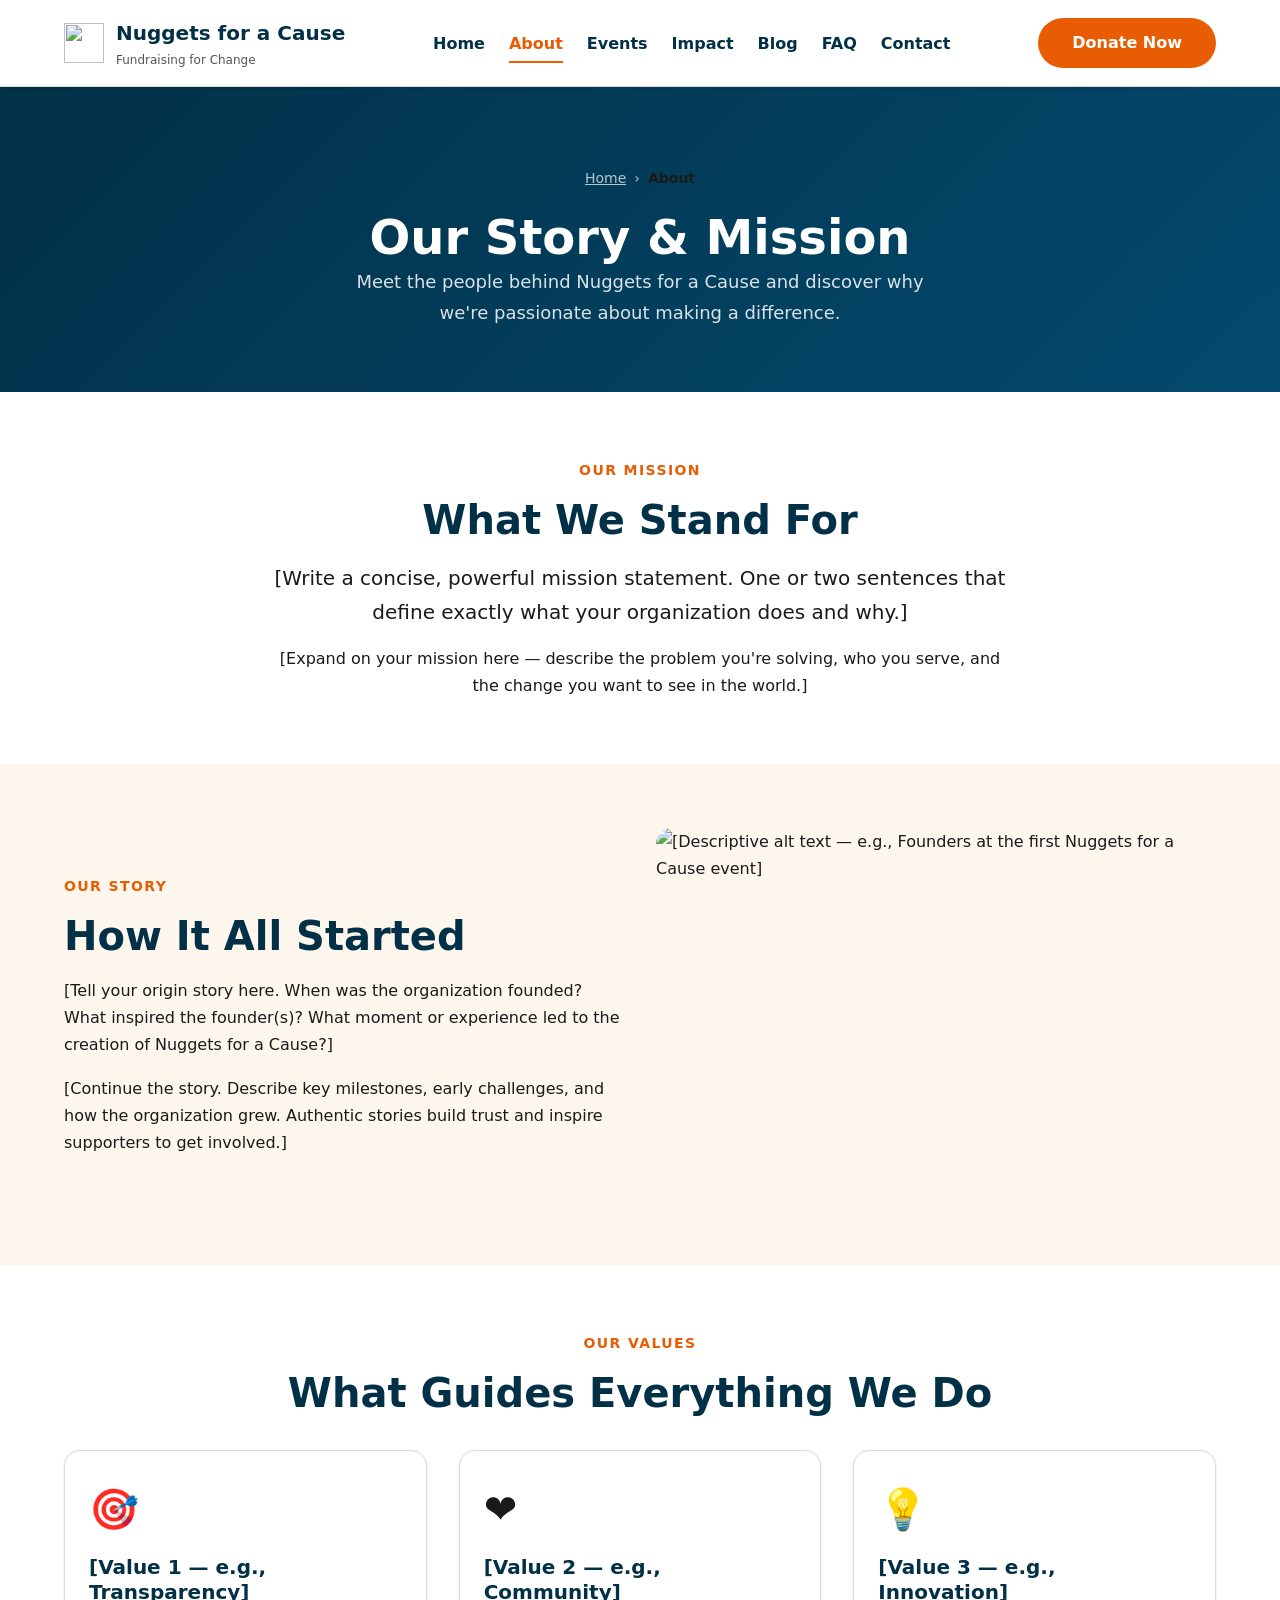
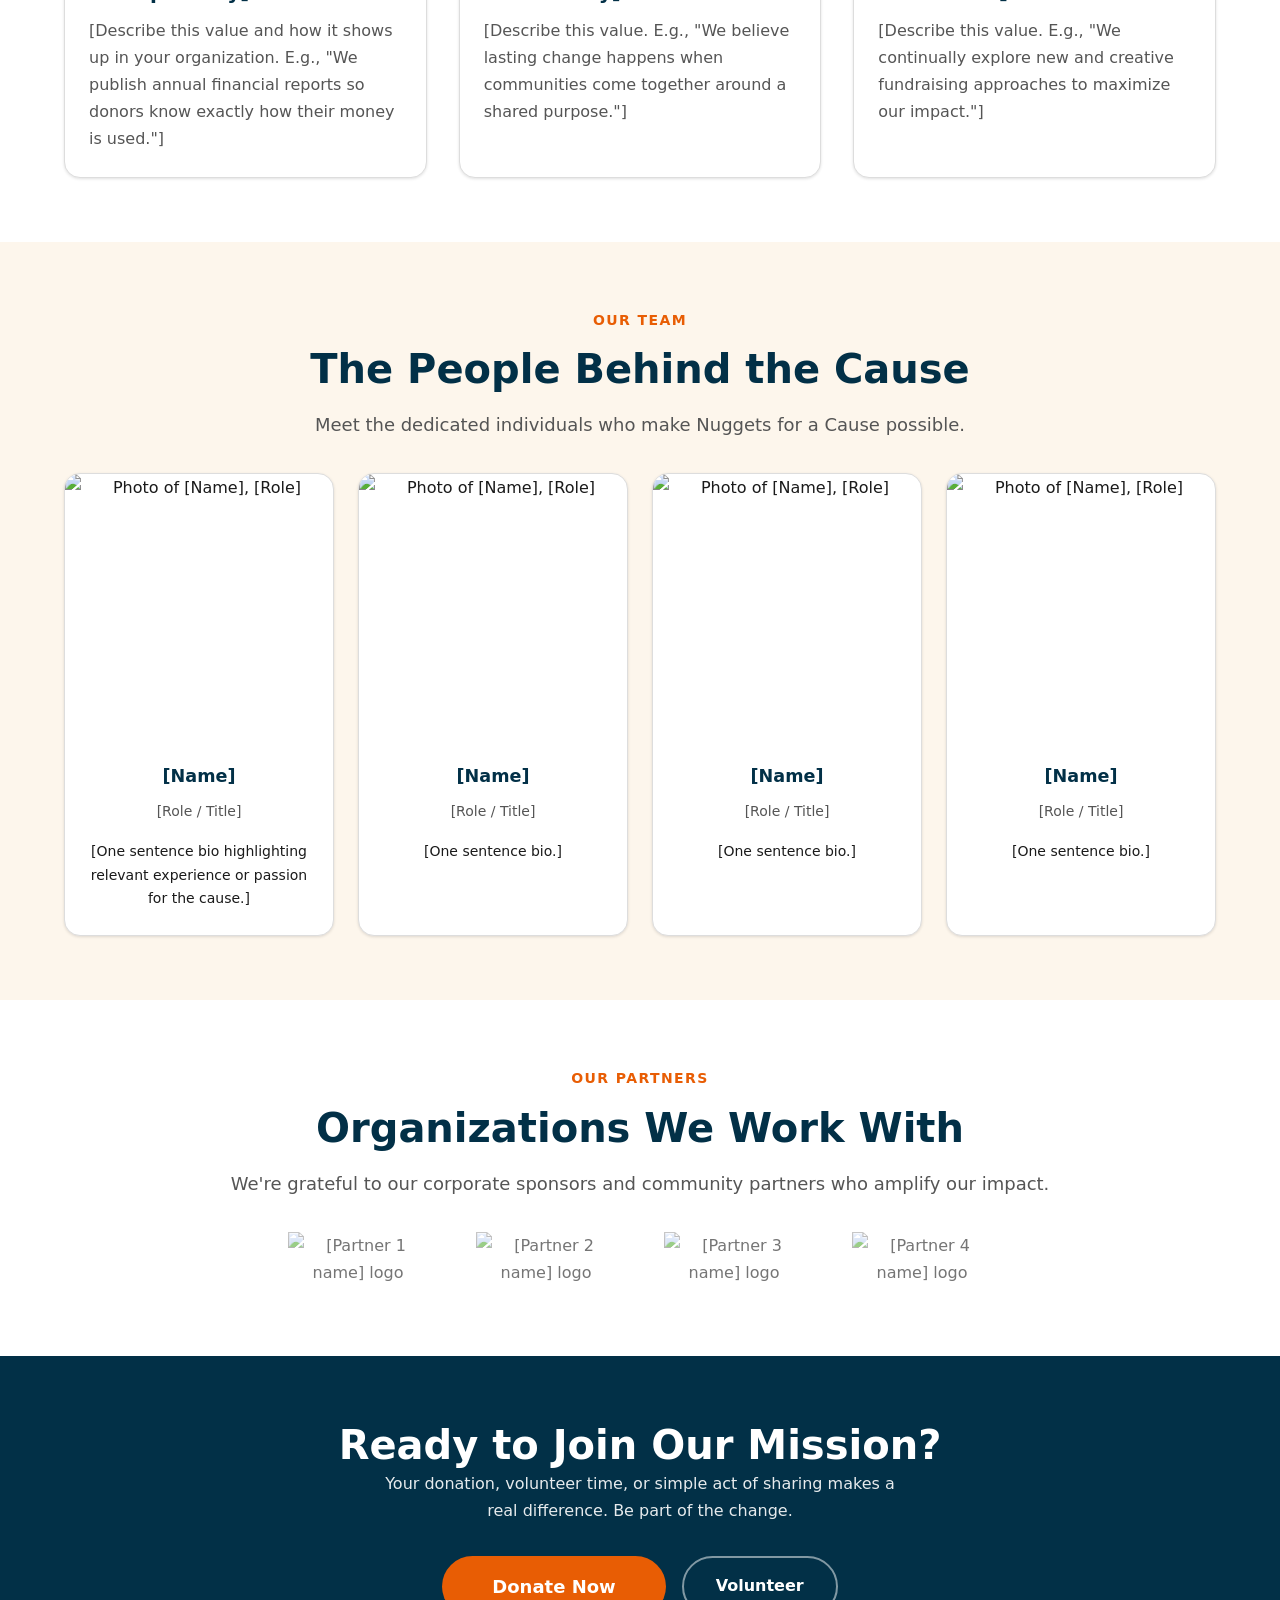
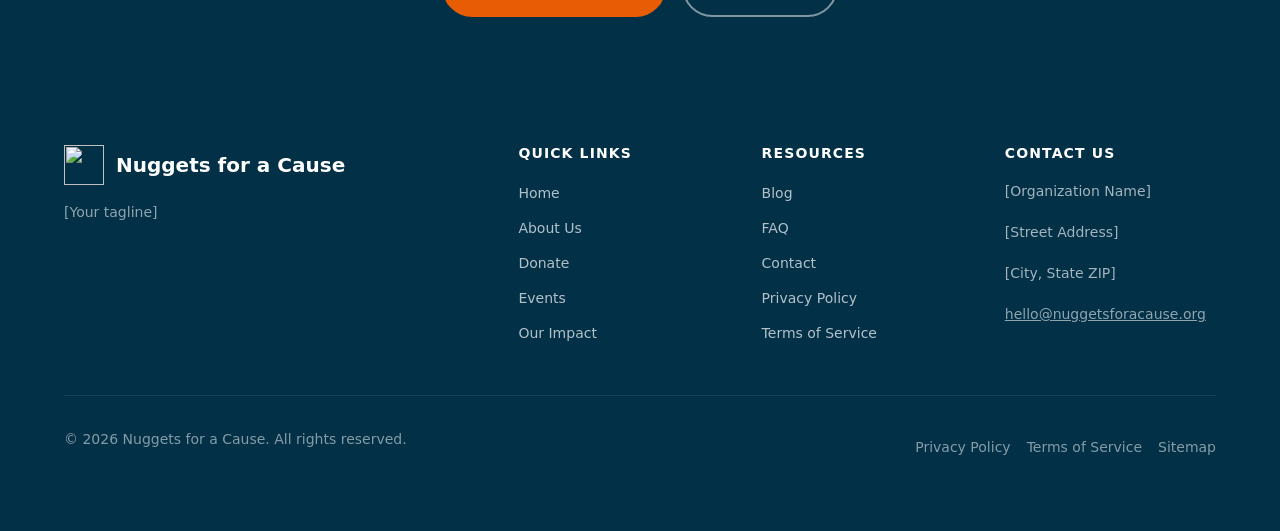
==== about.html @ 5e786366 "Add all fundraiser website files with SEO, GEO, AEO, and AIO optimisation Co-authored-by: SpiffyWebs" ====
<!DOCTYPE html>
<html lang="en">
<head>
  <meta charset="UTF-8">
  <meta name="viewport" content="width=device-width, initial-scale=1.0">

  <title>About Us | Nuggets for a Cause</title>
  <meta name="description" content="Learn about the mission, story, and team behind Nuggets for a Cause. Discover why we started, what we stand for, and how your support creates real change.">
  <meta name="robots" content="index, follow">
  <link rel="canonical" href="https://www.nuggetsforacause.org/about.html">

  <!-- Open Graph -->
  <meta property="og:type" content="website">
  <meta property="og:url" content="https://www.nuggetsforacause.org/about.html">
  <meta property="og:title" content="About Us | Nuggets for a Cause">
  <meta property="og:description" content="Learn about the mission, story, and team behind Nuggets for a Cause.">
  <meta property="og:image" content="https://www.nuggetsforacause.org/img/og-about.jpg">
  <meta property="og:site_name" content="Nuggets for a Cause">

  <!-- Twitter Card -->
  <meta name="twitter:card" content="summary_large_image">
  <meta name="twitter:title" content="About Us | Nuggets for a Cause">
  <meta name="twitter:description" content="Learn about the mission, story, and team behind Nuggets for a Cause.">
  <meta name="twitter:image" content="https://www.nuggetsforacause.org/img/og-about.jpg">

  <!-- Favicon & PWA -->
  <link rel="icon" type="image/svg+xml" href="/img/favicon.svg">
  <link rel="apple-touch-icon" sizes="180x180" href="/img/apple-touch-icon.png">
  <link rel="manifest" href="/manifest.json">
  <meta name="theme-color" content="#e85d04">

  <link rel="stylesheet" href="css/style.css">

  <!-- Structured Data: AboutPage + Organization -->
  <script type="application/ld+json">
  {
    "@context": "https://schema.org",
    "@graph": [
      {
        "@type": "AboutPage",
        "@id": "https://www.nuggetsforacause.org/about.html#webpage",
        "url": "https://www.nuggetsforacause.org/about.html",
        "name": "About Us | Nuggets for a Cause",
        "description": "Learn about the mission, story, and team behind Nuggets for a Cause.",
        "isPartOf": { "@id": "https://www.nuggetsforacause.org/#website" },
        "about": { "@id": "https://www.nuggetsforacause.org/#organization" },
        "breadcrumb": {
          "@type": "BreadcrumbList",
          "itemListElement": [
            { "@type": "ListItem", "position": 1, "name": "Home", "item": "https://www.nuggetsforacause.org/" },
            { "@type": "ListItem", "position": 2, "name": "About", "item": "https://www.nuggetsforacause.org/about.html" }
          ]
        }
      }
    ]
  }
  </script>
</head>
<body>
  <a class="skip-link" href="#main-content">Skip to main content</a>

  <header class="site-header" role="banner">
    <div class="container">
      <nav class="nav-wrapper" aria-label="Primary navigation">
        <a href="index.html" class="site-logo" aria-label="Nuggets for a Cause — Home">
          <img src="img/logo.png" alt="" width="40" height="40" aria-hidden="true">
          <span>Nuggets for a Cause<span class="logo-tagline">Fundraising for Change</span></span>
        </a>
        <button class="menu-toggle" aria-label="Toggle navigation menu">
          <svg width="24" height="24" viewBox="0 0 24 24" fill="none" stroke="currentColor" stroke-width="2" aria-hidden="true"><line x1="3" y1="6" x2="21" y2="6"/><line x1="3" y1="12" x2="21" y2="12"/><line x1="3" y1="18" x2="21" y2="18"/></svg>
        </button>
        <ul class="primary-nav" role="list">
          <li><a href="index.html">Home</a></li>
          <li><a href="about.html">About</a></li>
          <li><a href="events.html">Events</a></li>
          <li><a href="impact.html">Impact</a></li>
          <li><a href="blog.html">Blog</a></li>
          <li><a href="faq.html">FAQ</a></li>
          <li><a href="contact.html">Contact</a></li>
        </ul>
        <div class="nav-cta"><a href="donate.html" class="btn btn-primary">Donate Now</a></div>
      </nav>
    </div>
  </header>

  <main id="main-content">
    <!-- Page Hero -->
    <section class="page-hero" aria-labelledby="page-title">
      <div class="container">
        <nav aria-label="Breadcrumb">
          <ol class="breadcrumb" style="justify-content:center;color:rgba(255,255,255,.7);">
            <li><a href="index.html" style="color:rgba(255,255,255,.7);">Home</a></li>
            <li><span aria-current="page">About</span></li>
          </ol>
        </nav>
        <h1 id="page-title">Our Story &amp; Mission</h1>
        <p>Meet the people behind Nuggets for a Cause and discover why we're passionate about making a difference.</p>
      </div>
    </section>

    <!-- Mission Statement -->
    <section class="section" aria-labelledby="mission-heading">
      <div class="container content-width text-center">
        <span class="section-label">Our Mission</span>
        <h2 id="mission-heading" class="section-title">What We Stand For</h2>
        <p class="text-lead">[Write a concise, powerful mission statement. One or two sentences that define exactly what your organization does and why.]</p>
        <p>[Expand on your mission here — describe the problem you're solving, who you serve, and the change you want to see in the world.]</p>
      </div>
    </section>

    <!-- Our Story -->
    <section class="section section--alt" aria-labelledby="story-heading">
      <div class="container">
        <div class="grid-2" style="align-items:center;">
          <div>
            <span class="section-label">Our Story</span>
            <h2 id="story-heading" class="section-title">How It All Started</h2>
            <p>[Tell your origin story here. When was the organization founded? What inspired the founder(s)? What moment or experience led to the creation of Nuggets for a Cause?]</p>
            <p>[Continue the story. Describe key milestones, early challenges, and how the organization grew. Authentic stories build trust and inspire supporters to get involved.]</p>
          </div>
          <div>
            <img data-src="img/our-story.jpg" src="img/placeholder.jpg" alt="[Descriptive alt text — e.g., Founders at the first Nuggets for a Cause event]" width="600" height="400" style="border-radius:16px;" loading="lazy">
          </div>
        </div>
      </div>
    </section>

    <!-- Values -->
    <section class="section" aria-labelledby="values-heading">
      <div class="container">
        <div class="text-center">
          <span class="section-label">Our Values</span>
          <h2 id="values-heading" class="section-title">What Guides Everything We Do</h2>
        </div>
        <div class="grid-3" style="margin-top:2rem;">
          <div class="card">
            <div class="card-body">
              <div style="font-size:2.5rem;margin-bottom:.75rem;" aria-hidden="true">🎯</div>
              <h3 class="card-title">[Value 1 — e.g., Transparency]</h3>
              <p class="card-text">[Describe this value and how it shows up in your organization. E.g., "We publish annual financial reports so donors know exactly how their money is used."]</p>
            </div>
          </div>
          <div class="card">
            <div class="card-body">
              <div style="font-size:2.5rem;margin-bottom:.75rem;" aria-hidden="true">❤️</div>
              <h3 class="card-title">[Value 2 — e.g., Community]</h3>
              <p class="card-text">[Describe this value. E.g., "We believe lasting change happens when communities come together around a shared purpose."]</p>
            </div>
          </div>
          <div class="card">
            <div class="card-body">
              <div style="font-size:2.5rem;margin-bottom:.75rem;" aria-hidden="true">💡</div>
              <h3 class="card-title">[Value 3 — e.g., Innovation]</h3>
              <p class="card-text">[Describe this value. E.g., "We continually explore new and creative fundraising approaches to maximize our impact."]</p>
            </div>
          </div>
        </div>
      </div>
    </section>

    <!-- Team -->
    <section class="section section--alt" aria-labelledby="team-heading">
      <div class="container">
        <div class="text-center">
          <span class="section-label">Our Team</span>
          <h2 id="team-heading" class="section-title">The People Behind the Cause</h2>
          <p class="section-subtitle">Meet the dedicated individuals who make Nuggets for a Cause possible.</p>
        </div>
        <div class="grid-4" style="margin-top:2rem;">
          <!-- Team Member 1 -->
          <div class="card" style="text-align:center;">
            <img data-src="img/team-1.jpg" src="img/placeholder.jpg" alt="Photo of [Name], [Role]" class="card-img" loading="lazy" style="aspect-ratio:1/1;object-fit:cover;">
            <div class="card-body">
              <h3 class="card-title" style="font-size:1.1rem;">[Name]</h3>
              <p class="text-muted" style="font-size:.875rem;">[Role / Title]</p>
              <p style="font-size:.875rem;">[One sentence bio highlighting relevant experience or passion for the cause.]</p>
            </div>
          </div>
          <!-- Team Member 2 -->
          <div class="card" style="text-align:center;">
            <img data-src="img/team-2.jpg" src="img/placeholder.jpg" alt="Photo of [Name], [Role]" class="card-img" loading="lazy" style="aspect-ratio:1/1;object-fit:cover;">
            <div class="card-body">
              <h3 class="card-title" style="font-size:1.1rem;">[Name]</h3>
              <p class="text-muted" style="font-size:.875rem;">[Role / Title]</p>
              <p style="font-size:.875rem;">[One sentence bio.]</p>
            </div>
          </div>
          <!-- Team Member 3 -->
          <div class="card" style="text-align:center;">
            <img data-src="img/team-3.jpg" src="img/placeholder.jpg" alt="Photo of [Name], [Role]" class="card-img" loading="lazy" style="aspect-ratio:1/1;object-fit:cover;">
            <div class="card-body">
              <h3 class="card-title" style="font-size:1.1rem;">[Name]</h3>
              <p class="text-muted" style="font-size:.875rem;">[Role / Title]</p>
              <p style="font-size:.875rem;">[One sentence bio.]</p>
            </div>
          </div>
          <!-- Team Member 4 -->
          <div class="card" style="text-align:center;">
            <img data-src="img/team-4.jpg" src="img/placeholder.jpg" alt="Photo of [Name], [Role]" class="card-img" loading="lazy" style="aspect-ratio:1/1;object-fit:cover;">
            <div class="card-body">
              <h3 class="card-title" style="font-size:1.1rem;">[Name]</h3>
              <p class="text-muted" style="font-size:.875rem;">[Role / Title]</p>
              <p style="font-size:.875rem;">[One sentence bio.]</p>
            </div>
          </div>
        </div>
      </div>
    </section>

    <!-- Partners / Sponsors -->
    <section class="section" aria-labelledby="partners-heading">
      <div class="container text-center">
        <span class="section-label">Our Partners</span>
        <h2 id="partners-heading" class="section-title">Organizations We Work With</h2>
        <p class="section-subtitle">We're grateful to our corporate sponsors and community partners who amplify our impact.</p>
        <div style="display:flex;flex-wrap:wrap;justify-content:center;align-items:center;gap:3rem;margin-top:2rem;opacity:.6;">
          <img data-src="img/partner-1.png" src="img/placeholder.jpg" alt="[Partner 1 name] logo" width="140" height="60" style="object-fit:contain;" loading="lazy">
          <img data-src="img/partner-2.png" src="img/placeholder.jpg" alt="[Partner 2 name] logo" width="140" height="60" style="object-fit:contain;" loading="lazy">
          <img data-src="img/partner-3.png" src="img/placeholder.jpg" alt="[Partner 3 name] logo" width="140" height="60" style="object-fit:contain;" loading="lazy">
          <img data-src="img/partner-4.png" src="img/placeholder.jpg" alt="[Partner 4 name] logo" width="140" height="60" style="object-fit:contain;" loading="lazy">
        </div>
      </div>
    </section>

    <!-- CTA -->
    <section class="section" style="background:var(--color-accent);color:#fff;text-align:center;" aria-labelledby="about-cta-heading">
      <div class="container">
        <h2 id="about-cta-heading" style="color:#fff;">Ready to Join Our Mission?</h2>
        <p style="opacity:.9;max-width:520px;margin-inline:auto;margin-bottom:2rem;">Your donation, volunteer time, or simple act of sharing makes a real difference. Be part of the change.</p>
        <div style="display:flex;gap:1rem;justify-content:center;flex-wrap:wrap;">
          <a href="donate.html" class="btn btn-primary btn-lg">Donate Now</a>
          <a href="contact.html" class="btn" style="background:transparent;color:#fff;border:2px solid rgba(255,255,255,.5);" class="btn-lg">Volunteer</a>
        </div>
      </div>
    </section>
  </main>

  <footer class="site-footer" role="contentinfo">
    <div class="container">
      <div class="footer-grid">
        <div class="footer-brand">
          <a href="index.html" class="site-logo" aria-label="Nuggets for a Cause — Home"><img src="img/logo-white.png" alt="" width="36" height="36" aria-hidden="true"> Nuggets for a Cause</a>
          <p class="footer-tagline">[Your tagline]</p>
        </div>
        <nav aria-label="Quick links"><h3 class="footer-heading">Quick Links</h3><ul class="footer-nav" role="list"><li><a href="index.html">Home</a></li><li><a href="about.html">About Us</a></li><li><a href="donate.html">Donate</a></li><li><a href="events.html">Events</a></li><li><a href="impact.html">Our Impact</a></li></ul></nav>
        <nav aria-label="Resources links"><h3 class="footer-heading">Resources</h3><ul class="footer-nav" role="list"><li><a href="blog.html">Blog</a></li><li><a href="faq.html">FAQ</a></li><li><a href="contact.html">Contact</a></li><li><a href="privacy-policy.html">Privacy Policy</a></li><li><a href="terms-of-service.html">Terms of Service</a></li></ul></nav>
        <div><h3 class="footer-heading">Contact Us</h3><address style="font-style:normal;font-size:.875rem;opacity:.8;line-height:1.8;"><p>[Organization Name]</p><p>[Street Address]</p><p>[City, State ZIP]</p><p><a href="mailto:hello@nuggetsforacause.org" style="color:rgba(255,255,255,.7);">hello@nuggetsforacause.org</a></p></address></div>
      </div>
      <div class="footer-bottom">
        <p>&copy; <span id="footer-year"></span> Nuggets for a Cause. All rights reserved.</p>
        <ul class="footer-legal" role="list"><li><a href="privacy-policy.html">Privacy Policy</a></li><li><a href="terms-of-service.html">Terms of Service</a></li><li><a href="sitemap.xml">Sitemap</a></li></ul>
      </div>
    </div>
  </footer>

  <script>document.getElementById('footer-year').textContent = new Date().getFullYear();</script>
  <script src="js/main.js" defer></script>
</body>
</html>
---- css/style.css ----
/* ============================================================
   Nuggets for a Cause — Main Stylesheet
   SEO/AEO/GEO/AIO ready: semantic, accessible, performant
   ============================================================ */

/* ---------- CSS Custom Properties (Design Tokens) ---------- */
:root {
  --color-primary:      #e85d04;   /* warm orange — energy, urgency */
  --color-primary-dark: #c44e02;
  --color-secondary:    #ffb703;   /* golden yellow */
  --color-accent:       #023047;   /* deep navy */
  --color-bg:           #ffffff;
  --color-bg-alt:       #fdf6ec;
  --color-text:         #1a1a1a;
  --color-text-muted:   #555555;
  --color-border:       #ddd;
  --color-success:      #2d6a4f;
  --color-error:        #c1121f;

  --font-sans:   'Segoe UI', system-ui, -apple-system, sans-serif;
  --font-serif:  Georgia, 'Times New Roman', serif;

  --size-xs:  0.75rem;
  --size-sm:  0.875rem;
  --size-md:  1rem;
  --size-lg:  1.125rem;
  --size-xl:  1.25rem;
  --size-2xl: 1.5rem;
  --size-3xl: 2rem;
  --size-4xl: 2.5rem;
  --size-5xl: 3rem;

  --space-1: 0.25rem;
  --space-2: 0.5rem;
  --space-3: 0.75rem;
  --space-4: 1rem;
  --space-6: 1.5rem;
  --space-8: 2rem;
  --space-12: 3rem;
  --space-16: 4rem;
  --space-24: 6rem;

  --radius-sm: 4px;
  --radius-md: 8px;
  --radius-lg: 16px;
  --radius-full: 9999px;

  --shadow-sm: 0 1px 3px rgba(0,0,0,.12);
  --shadow-md: 0 4px 12px rgba(0,0,0,.15);
  --shadow-lg: 0 8px 24px rgba(0,0,0,.18);

  --transition: 200ms ease;
  --max-width: 1200px;
  --content-width: 780px;
}

/* ---------- Reset & Base ---------- */
*, *::before, *::after { box-sizing: border-box; margin: 0; padding: 0; }

html {
  font-size: 100%;
  scroll-behavior: smooth;
  -webkit-text-size-adjust: 100%;
}

body {
  font-family: var(--font-sans);
  font-size: var(--size-md);
  line-height: 1.7;
  color: var(--color-text);
  background: var(--color-bg);
}

img, video, svg { display: block; max-width: 100%; height: auto; }
a { color: var(--color-primary); text-decoration: underline; }
a:hover { color: var(--color-primary-dark); }
ul, ol { padding-left: var(--space-6); }

/* ---------- Accessibility ---------- */
.sr-only {
  position: absolute;
  width: 1px; height: 1px;
  padding: 0; margin: -1px;
  overflow: hidden; clip: rect(0,0,0,0);
  white-space: nowrap; border: 0;
}

:focus-visible {
  outline: 3px solid var(--color-primary);
  outline-offset: 2px;
}

/* Skip navigation */
.skip-link {
  position: absolute;
  top: -100%;
  left: var(--space-4);
  z-index: 9999;
  padding: var(--space-3) var(--space-6);
  background: var(--color-primary);
  color: #fff;
  font-weight: 700;
  border-radius: var(--radius-md);
  text-decoration: none;
  transition: top var(--transition);
}
.skip-link:focus { top: var(--space-4); }

/* ---------- Layout Utilities ---------- */
.container {
  max-width: var(--max-width);
  margin-inline: auto;
  padding-inline: var(--space-6);
}

.content-width {
  max-width: var(--content-width);
  margin-inline: auto;
}

.section { padding-block: var(--space-16); }
.section--alt { background: var(--color-bg-alt); }

.grid-2 { display: grid; grid-template-columns: repeat(auto-fit, minmax(280px, 1fr)); gap: var(--space-8); }
.grid-3 { display: grid; grid-template-columns: repeat(auto-fit, minmax(240px, 1fr)); gap: var(--space-8); }
.grid-4 { display: grid; grid-template-columns: repeat(auto-fit, minmax(200px, 1fr)); gap: var(--space-6); }

.flex { display: flex; }
.flex-center { display: flex; align-items: center; justify-content: center; }
.flex-between { display: flex; align-items: center; justify-content: space-between; }
.gap-4 { gap: var(--space-4); }
.gap-6 { gap: var(--space-6); }

/* ---------- Typography ---------- */
h1, h2, h3, h4, h5, h6 {
  font-weight: 700;
  line-height: 1.25;
  color: var(--color-accent);
}
h1 { font-size: clamp(var(--size-3xl), 5vw, var(--size-5xl)); }
h2 { font-size: clamp(var(--size-2xl), 3.5vw, var(--size-4xl)); }
h3 { font-size: clamp(var(--size-xl),  2.5vw, var(--size-3xl)); }
h4 { font-size: var(--size-xl); }
h5 { font-size: var(--size-lg); }
h6 { font-size: var(--size-md); }

p { margin-bottom: var(--space-4); }
p:last-child { margin-bottom: 0; }

.section-label {
  display: inline-block;
  font-size: var(--size-sm);
  font-weight: 700;
  letter-spacing: .1em;
  text-transform: uppercase;
  color: var(--color-primary);
  margin-bottom: var(--space-3);
}

.section-title { margin-bottom: var(--space-4); }
.section-subtitle { font-size: var(--size-lg); color: var(--color-text-muted); margin-bottom: var(--space-8); }
.text-center { text-align: center; }
.text-muted { color: var(--color-text-muted); }
.text-lead { font-size: var(--size-xl); }

/* ---------- Buttons ---------- */
.btn {
  display: inline-flex;
  align-items: center;
  justify-content: center;
  gap: var(--space-2);
  padding: var(--space-3) var(--space-8);
  font-size: var(--size-md);
  font-weight: 700;
  line-height: 1.4;
  border: 2px solid transparent;
  border-radius: var(--radius-full);
  cursor: pointer;
  text-decoration: none;
  transition: background var(--transition), color var(--transition), border-color var(--transition), transform var(--transition), box-shadow var(--transition);
  white-space: nowrap;
}
.btn:focus-visible { outline-offset: 3px; }
.btn:active { transform: translateY(1px); }

.btn-primary {
  background: var(--color-primary);
  color: #fff;
}
.btn-primary:hover {
  background: var(--color-primary-dark);
  color: #fff;
  box-shadow: var(--shadow-md);
}

.btn-secondary {
  background: transparent;
  color: var(--color-primary);
  border-color: var(--color-primary);
}
.btn-secondary:hover {
  background: var(--color-primary);
  color: #fff;
}

.btn-accent {
  background: var(--color-secondary);
  color: var(--color-accent);
}
.btn-accent:hover {
  background: #e6a600;
  color: var(--color-accent);
  box-shadow: var(--shadow-md);
}

.btn-lg { padding: var(--space-4) var(--space-12); font-size: var(--size-lg); }
.btn-sm { padding: var(--space-2) var(--space-4); font-size: var(--size-sm); }

/* ---------- Navigation ---------- */
.site-header {
  position: sticky;
  top: 0;
  z-index: 100;
  background: var(--color-bg);
  border-bottom: 1px solid var(--color-border);
  box-shadow: var(--shadow-sm);
}

.nav-wrapper {
  display: flex;
  align-items: center;
  justify-content: space-between;
  gap: var(--space-8);
  padding-block: var(--space-4);
}

.site-logo {
  display: flex;
  align-items: center;
  gap: var(--space-3);
  font-size: var(--size-xl);
  font-weight: 800;
  color: var(--color-accent);
  text-decoration: none;
}
.site-logo:hover { color: var(--color-primary); }
.site-logo img { width: 40px; height: 40px; }
.logo-tagline { font-size: var(--size-xs); font-weight: 400; color: var(--color-text-muted); display: block; }

.primary-nav { list-style: none; padding: 0; display: flex; gap: var(--space-6); }
.primary-nav a {
  font-weight: 600;
  color: var(--color-accent);
  text-decoration: none;
  padding-block: var(--space-2);
  border-bottom: 2px solid transparent;
  transition: color var(--transition), border-color var(--transition);
}
.primary-nav a:hover,
.primary-nav a[aria-current="page"] {
  color: var(--color-primary);
  border-bottom-color: var(--color-primary);
}

.nav-cta { flex-shrink: 0; }

.menu-toggle {
  display: none;
  background: none;
  border: none;
  cursor: pointer;
  padding: var(--space-2);
  color: var(--color-accent);
}

/* ---------- Hero ---------- */
.hero {
  position: relative;
  background: linear-gradient(135deg, var(--color-accent) 0%, #034a6e 100%);
  color: #fff;
  padding-block: var(--space-24);
  overflow: hidden;
}
.hero::after {
  content: '';
  position: absolute;
  inset: 0;
  background: url('../img/hero-bg.jpg') center/cover no-repeat;
  opacity: .15;
  pointer-events: none;
}

.hero-content { position: relative; z-index: 1; max-width: 680px; }
.hero h1 { color: #fff; margin-bottom: var(--space-6); }
.hero p { font-size: var(--size-lg); opacity: .9; margin-bottom: var(--space-8); }
.hero-actions { display: flex; gap: var(--space-4); flex-wrap: wrap; }

/* Fundraising progress bar */
.progress-card {
  background: rgba(255,255,255,.12);
  backdrop-filter: blur(8px);
  border: 1px solid rgba(255,255,255,.2);
  border-radius: var(--radius-lg);
  padding: var(--space-6);
  margin-top: var(--space-8);
  max-width: 480px;
}
.progress-bar-wrapper { margin-block: var(--space-3); }
.progress-bar {
  height: 10px;
  background: rgba(255,255,255,.25);
  border-radius: var(--radius-full);
  overflow: hidden;
}
.progress-bar-fill {
  height: 100%;
  background: var(--color-secondary);
  border-radius: var(--radius-full);
  transition: width 1s ease;
}
.progress-stats { display: flex; justify-content: space-between; font-size: var(--size-sm); opacity: .85; }
.progress-raised { font-size: var(--size-2xl); font-weight: 800; color: var(--color-secondary); }

/* ---------- Cards ---------- */
.card {
  background: var(--color-bg);
  border: 1px solid var(--color-border);
  border-radius: var(--radius-lg);
  overflow: hidden;
  box-shadow: var(--shadow-sm);
  transition: box-shadow var(--transition), transform var(--transition);
}
.card:hover { box-shadow: var(--shadow-md); transform: translateY(-2px); }

.card-img { width: 100%; aspect-ratio: 16/9; object-fit: cover; }
.card-body { padding: var(--space-6); }
.card-meta { font-size: var(--size-sm); color: var(--color-text-muted); margin-bottom: var(--space-2); }
.card-title { font-size: var(--size-xl); margin-bottom: var(--space-3); }
.card-text { color: var(--color-text-muted); margin-bottom: var(--space-4); }

/* Impact / stat cards */
.stat-card {
  text-align: center;
  padding: var(--space-8);
  background: var(--color-bg);
  border: 1px solid var(--color-border);
  border-radius: var(--radius-lg);
}
.stat-number { font-size: var(--size-4xl); font-weight: 800; color: var(--color-primary); line-height: 1.1; }
.stat-label { font-size: var(--size-sm); color: var(--color-text-muted); margin-top: var(--space-2); }

/* Donation tier cards */
.tier-card {
  border: 2px solid var(--color-border);
  border-radius: var(--radius-lg);
  padding: var(--space-8);
  text-align: center;
  transition: border-color var(--transition), box-shadow var(--transition);
}
.tier-card:hover,
.tier-card.featured {
  border-color: var(--color-primary);
  box-shadow: var(--shadow-md);
}
.tier-card.featured { background: #fff8f0; }
.tier-amount { font-size: var(--size-4xl); font-weight: 800; color: var(--color-primary); }
.tier-name { font-size: var(--size-lg); font-weight: 700; color: var(--color-accent); }
.tier-description { color: var(--color-text-muted); margin-block: var(--space-4); font-size: var(--size-sm); }
.tier-impact { background: var(--color-bg-alt); border-radius: var(--radius-md); padding: var(--space-3); font-size: var(--size-sm); margin-bottom: var(--space-6); }

/* ---------- FAQ / Accordion ---------- */
.faq-list { list-style: none; padding: 0; }
.faq-item {
  border-bottom: 1px solid var(--color-border);
}
.faq-question {
  display: flex;
  justify-content: space-between;
  align-items: center;
  gap: var(--space-4);
  width: 100%;
  padding-block: var(--space-5);
  background: none;
  border: none;
  cursor: pointer;
  text-align: left;
  font-size: var(--size-lg);
  font-weight: 600;
  color: var(--color-accent);
  transition: color var(--transition);
}
.faq-question:hover { color: var(--color-primary); }
.faq-icon {
  flex-shrink: 0;
  width: 24px; height: 24px;
  border-radius: var(--radius-full);
  background: var(--color-primary);
  color: #fff;
  display: flex; align-items: center; justify-content: center;
  font-size: 1.2em; line-height: 1;
  transition: transform var(--transition);
}
.faq-question[aria-expanded="true"] .faq-icon { transform: rotate(45deg); }

.faq-answer {
  max-height: 0;
  overflow: hidden;
  transition: max-height 350ms ease, padding 350ms ease;
}
.faq-answer.open { max-height: 500px; padding-bottom: var(--space-5); }
.faq-answer p { color: var(--color-text-muted); }

/* ---------- Forms ---------- */
.form-group { margin-bottom: var(--space-6); }
.form-label { display: block; font-weight: 600; margin-bottom: var(--space-2); }
.form-label .required { color: var(--color-error); margin-left: var(--space-1); }

.form-input,
.form-select,
.form-textarea {
  width: 100%;
  padding: var(--space-3) var(--space-4);
  font-size: var(--size-md);
  font-family: inherit;
  color: var(--color-text);
  background: var(--color-bg);
  border: 2px solid var(--color-border);
  border-radius: var(--radius-md);
  transition: border-color var(--transition), box-shadow var(--transition);
  appearance: none;
}
.form-input:focus,
.form-select:focus,
.form-textarea:focus {
  outline: none;
  border-color: var(--color-primary);
  box-shadow: 0 0 0 3px rgba(232,93,4,.15);
}
.form-textarea { resize: vertical; min-height: 130px; }

.form-hint { font-size: var(--size-sm); color: var(--color-text-muted); margin-top: var(--space-1); }
.form-error { font-size: var(--size-sm); color: var(--color-error); margin-top: var(--space-1); }
.form-input[aria-invalid="true"] { border-color: var(--color-error); }

.amount-grid {
  display: grid;
  grid-template-columns: repeat(auto-fit, minmax(90px, 1fr));
  gap: var(--space-3);
  margin-bottom: var(--space-3);
}
.amount-btn {
  padding: var(--space-3);
  text-align: center;
  font-weight: 700;
  border: 2px solid var(--color-border);
  border-radius: var(--radius-md);
  background: var(--color-bg);
  cursor: pointer;
  transition: all var(--transition);
}
.amount-btn:hover,
.amount-btn.selected {
  border-color: var(--color-primary);
  background: #fff8f0;
  color: var(--color-primary);
}

/* ---------- Timeline ---------- */
.timeline { position: relative; padding-left: var(--space-8); }
.timeline::before {
  content: '';
  position: absolute;
  left: calc(var(--space-4) - 1px);
  top: 0; bottom: 0;
  width: 2px;
  background: var(--color-border);
}
.timeline-item { position: relative; padding-bottom: var(--space-8); }
.timeline-item:last-child { padding-bottom: 0; }
.timeline-dot {
  position: absolute;
  left: calc(-1 * var(--space-8) + var(--space-4) - 7px);
  top: 4px;
  width: 14px; height: 14px;
  background: var(--color-primary);
  border: 2px solid var(--color-bg);
  border-radius: 50%;
  box-shadow: 0 0 0 3px var(--color-primary);
}
.timeline-date { font-size: var(--size-sm); font-weight: 700; color: var(--color-primary); margin-bottom: var(--space-1); }
.timeline-title { font-size: var(--size-lg); font-weight: 700; color: var(--color-accent); }
.timeline-body { color: var(--color-text-muted); }

/* ---------- Breadcrumbs ---------- */
.breadcrumb {
  display: flex;
  flex-wrap: wrap;
  gap: var(--space-2);
  list-style: none;
  padding: var(--space-4) 0;
  font-size: var(--size-sm);
  color: var(--color-text-muted);
}
.breadcrumb a { color: var(--color-text-muted); }
.breadcrumb a:hover { color: var(--color-primary); }
.breadcrumb li + li::before { content: '›'; margin-right: var(--space-2); }
.breadcrumb [aria-current="page"] { color: var(--color-text); font-weight: 600; }

/* ---------- Testimonials ---------- */
.testimonial {
  background: var(--color-bg);
  border-left: 4px solid var(--color-primary);
  padding: var(--space-6);
  border-radius: 0 var(--radius-md) var(--radius-md) 0;
}
.testimonial-quote {
  font-size: var(--size-lg);
  font-style: italic;
  color: var(--color-text);
  margin-bottom: var(--space-4);
}
.testimonial-author { font-weight: 700; color: var(--color-accent); }
.testimonial-role { font-size: var(--size-sm); color: var(--color-text-muted); }

/* ---------- Alert / Notification Banner ---------- */
.alert {
  display: flex;
  align-items: flex-start;
  gap: var(--space-4);
  padding: var(--space-4) var(--space-6);
  border-radius: var(--radius-md);
  margin-bottom: var(--space-6);
}
.alert-success { background: #d8f3dc; color: var(--color-success); }
.alert-error   { background: #fce4e4; color: var(--color-error); }
.alert-info    { background: #dbeafe; color: #1e40af; }
.alert-warning { background: #fef9c3; color: #854d0e; }

/* ---------- Tags / Badges ---------- */
.badge {
  display: inline-flex;
  align-items: center;
  padding: var(--space-1) var(--space-3);
  font-size: var(--size-xs);
  font-weight: 700;
  text-transform: uppercase;
  letter-spacing: .05em;
  border-radius: var(--radius-full);
}
.badge-primary { background: var(--color-primary); color: #fff; }
.badge-secondary { background: var(--color-secondary); color: var(--color-accent); }
.badge-accent { background: var(--color-accent); color: #fff; }
.badge-outline { background: transparent; border: 1px solid currentColor; }

/* ---------- Footer ---------- */
.site-footer {
  background: var(--color-accent);
  color: rgba(255,255,255,.8);
  padding-block: var(--space-16);
}
.footer-grid {
  display: grid;
  grid-template-columns: 2fr 1fr 1fr 1fr;
  gap: var(--space-8);
}
.footer-brand .site-logo { color: #fff; font-size: var(--size-xl); margin-bottom: var(--space-4); }
.footer-tagline { font-size: var(--size-sm); opacity: .7; margin-bottom: var(--space-4); }
.footer-heading { font-size: var(--size-sm); font-weight: 700; text-transform: uppercase; letter-spacing: .08em; color: #fff; margin-bottom: var(--space-4); }
.footer-nav { list-style: none; padding: 0; }
.footer-nav li + li { margin-top: var(--space-2); }
.footer-nav a { color: rgba(255,255,255,.7); text-decoration: none; font-size: var(--size-sm); transition: color var(--transition); }
.footer-nav a:hover { color: var(--color-secondary); }

.footer-bottom {
  border-top: 1px solid rgba(255,255,255,.12);
  margin-top: var(--space-12);
  padding-top: var(--space-8);
  display: flex;
  align-items: center;
  justify-content: space-between;
  flex-wrap: wrap;
  gap: var(--space-4);
  font-size: var(--size-sm);
  opacity: .65;
}
.footer-legal { display: flex; gap: var(--space-4); list-style: none; padding: 0; }
.footer-legal a { color: inherit; text-decoration: none; }
.footer-legal a:hover { color: var(--color-secondary); }

/* Social icons */
.social-links { display: flex; gap: var(--space-3); }
.social-link {
  display: flex; align-items: center; justify-content: center;
  width: 36px; height: 36px;
  background: rgba(255,255,255,.1);
  border-radius: var(--radius-full);
  color: #fff;
  text-decoration: none;
  transition: background var(--transition);
}
.social-link:hover { background: var(--color-primary); }

/* ---------- Page Hero (inner pages) ---------- */
.page-hero {
  background: linear-gradient(135deg, var(--color-accent) 0%, #034a6e 100%);
  color: #fff;
  padding-block: var(--space-16);
  text-align: center;
}
.page-hero h1 { color: #fff; }
.page-hero p { font-size: var(--size-lg); opacity: .85; max-width: 600px; margin-inline: auto; }

/* ---------- Donation page specific ---------- */
.donation-layout { display: grid; grid-template-columns: 1fr 1fr; gap: var(--space-12); align-items: start; }
.donation-sidebar { position: sticky; top: calc(var(--space-16) + 80px); }
.donation-summary-card {
  background: var(--color-bg-alt);
  border: 1px solid var(--color-border);
  border-radius: var(--radius-lg);
  padding: var(--space-6);
}

/* ---------- 404 page ---------- */
.error-page {
  text-align: center;
  padding-block: var(--space-24);
}
.error-code { font-size: 8rem; font-weight: 900; color: var(--color-primary); line-height: 1; }

/* ---------- Cookie Banner ---------- */
.cookie-banner {
  position: fixed;
  bottom: 0; left: 0; right: 0;
  z-index: 999;
  background: var(--color-accent);
  color: #fff;
  padding: var(--space-4) var(--space-6);
  display: flex;
  align-items: center;
  justify-content: space-between;
  gap: var(--space-4);
  flex-wrap: wrap;
  box-shadow: 0 -4px 16px rgba(0,0,0,.2);
  transform: translateY(100%);
  transition: transform 400ms ease;
}
.cookie-banner.visible { transform: translateY(0); }
.cookie-banner p { font-size: var(--size-sm); opacity: .9; margin: 0; }
.cookie-actions { display: flex; gap: var(--space-3); flex-shrink: 0; }

/* ---------- Responsive ---------- */
@media (max-width: 1024px) {
  .footer-grid { grid-template-columns: 1fr 1fr; }
  .donation-layout { grid-template-columns: 1fr; }
  .donation-sidebar { position: static; }
}

@media (max-width: 768px) {
  .primary-nav { display: none; flex-direction: column; gap: 0; }
  .primary-nav.open { display: flex; }
  .nav-wrapper { flex-wrap: wrap; }
  .menu-toggle { display: block; }

  .hero-actions { flex-direction: column; }
  .footer-grid { grid-template-columns: 1fr; }
  .footer-bottom { flex-direction: column; text-align: center; }
}

@media (prefers-reduced-motion: reduce) {
  *, *::before, *::after { animation-duration: .01ms !important; transition-duration: .01ms !important; }
  html { scroll-behavior: auto; }
}

@media print {
  .site-header, .site-footer, .cookie-banner, .nav-cta { display: none; }
  body { font-size: 12pt; color: #000; }
  a[href]::after { content: ' (' attr(href) ')'; font-size: 10pt; }
}
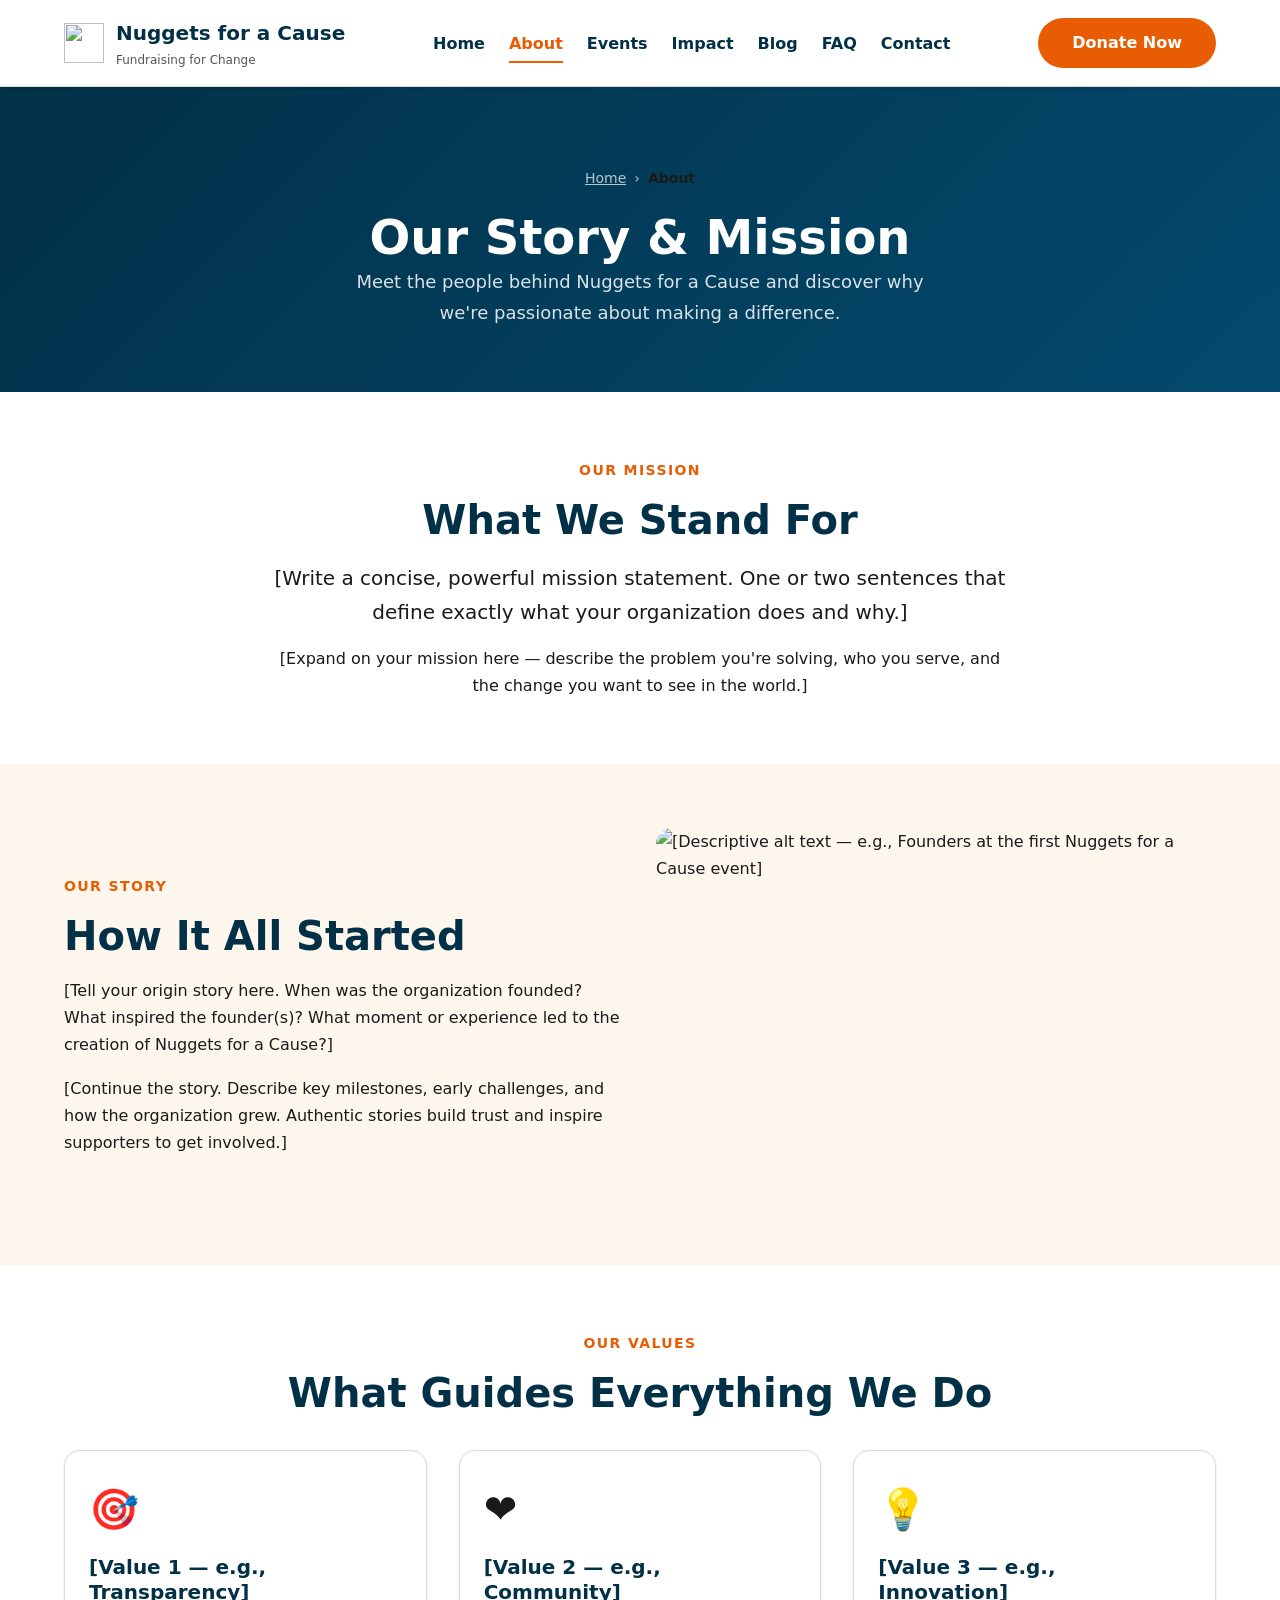
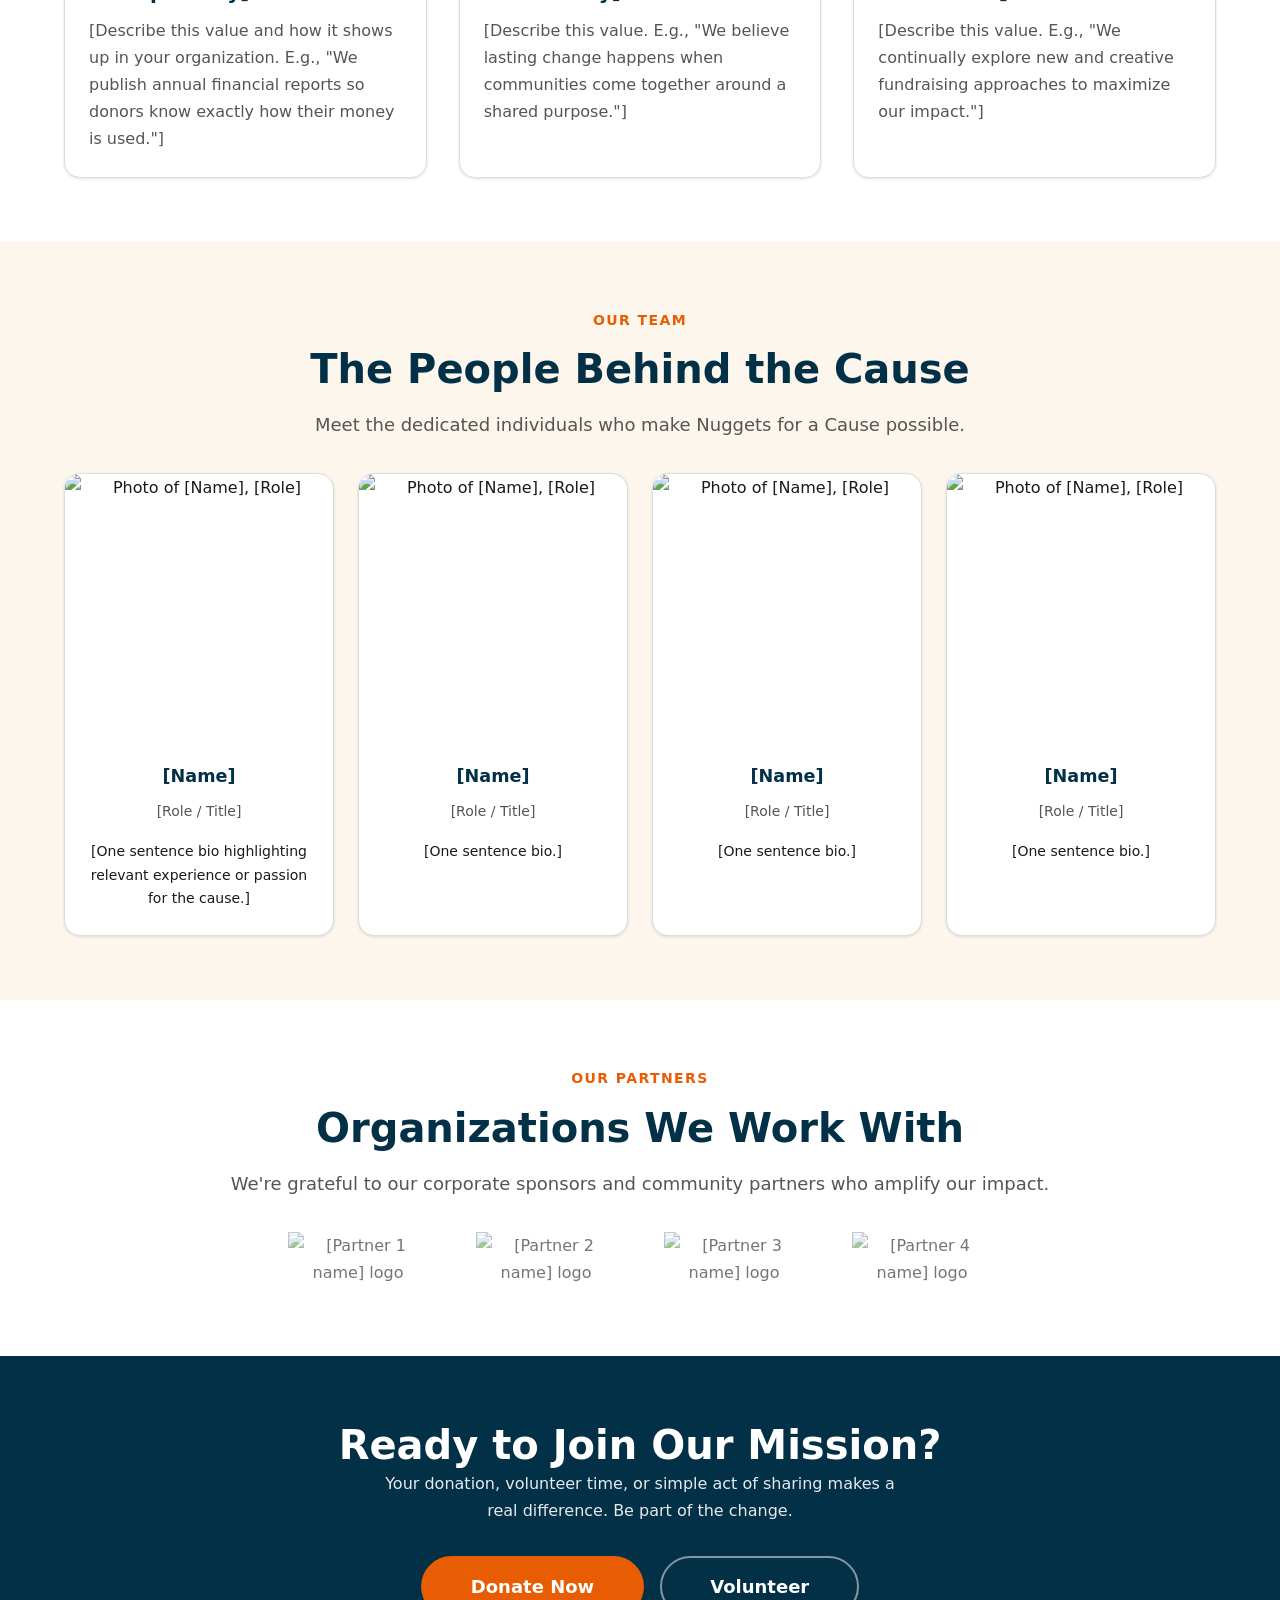
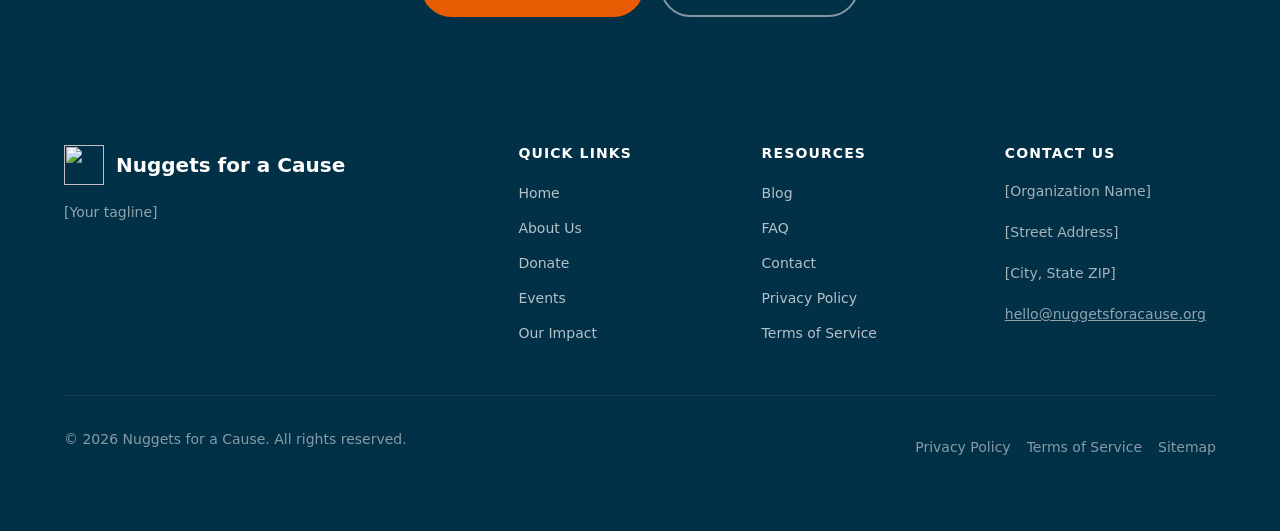
==== commit 40181e33: "Fix code review issues: add --space-5 token, remove canonical from noindex page, fix duplicate class" ====
--- a/about.html
+++ b/about.html
@@ -229,7 +229,7 @@
         <p style="opacity:.9;max-width:520px;margin-inline:auto;margin-bottom:2rem;">Your donation, volunteer time, or simple act of sharing makes a real difference. Be part of the change.</p>
         <div style="display:flex;gap:1rem;justify-content:center;flex-wrap:wrap;">
           <a href="donate.html" class="btn btn-primary btn-lg">Donate Now</a>
-          <a href="contact.html" class="btn" style="background:transparent;color:#fff;border:2px solid rgba(255,255,255,.5);" class="btn-lg">Volunteer</a>
+          <a href="contact.html" class="btn btn-lg" style="background:transparent;color:#fff;border:2px solid rgba(255,255,255,.5);">Volunteer</a>
         </div>
       </div>
     </section>
--- a/css/style.css
+++ b/css/style.css
@@ -34,6 +34,7 @@
   --space-2: 0.5rem;
   --space-3: 0.75rem;
   --space-4: 1rem;
+  --space-5: 1.25rem;
   --space-6: 1.5rem;
   --space-8: 2rem;
   --space-12: 3rem;
